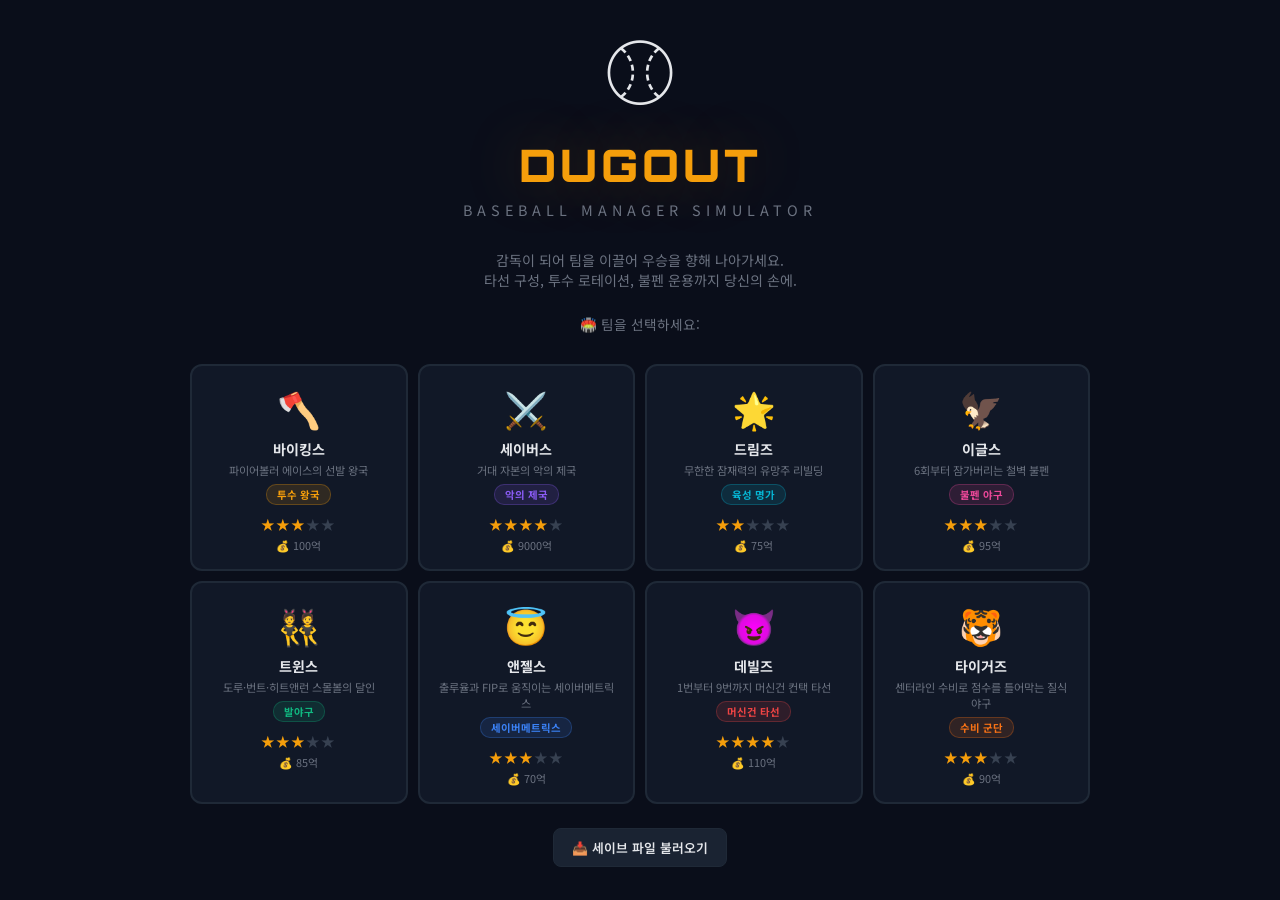
==== pages/index.html @ 20053e15 "Initial commit: DUGOUT - Baseball Manager" ====
<!DOCTYPE html>
<html lang="ko">
<head>
<meta charset="UTF-8">
<meta name="viewport" content="width=device-width, initial-scale=1.0">
<title>⚾ DUGOUT - Baseball Manager Simulator</title>
<link rel="stylesheet" href="style.css">
</head>
<body>

<div id="titleScreen" class="screen active">
  <div class="title-screen">
    <div class="title-emoji">⚾</div>
    <div class="title-logo">DUGOUT</div>
    <div class="title-sub">Baseball Manager Simulator</div>
    <p style="color:var(--text-dim);margin-bottom:24px;max-width:520px;font-size:0.88rem;">감독이 되어 팀을 이끌어 우승을 향해 나아가세요.<br>타선 구성, 투수 로테이션, 불펜 운용까지 당신의 손에.</p>
    <div id="titleContinue"></div>
    <p style="color:var(--text-dim);margin-bottom:14px;font-size:0.85rem;">🏟️ 팀을 선택하세요:</p>
    <div class="team-select" id="teamSelect"></div>
    <div style="margin-top:24px;">
      <button class="btn btn-secondary" onclick="importGame()" style="font-size:0.8rem;">📥 세이브 파일 불러오기</button>
    </div>
  </div>
</div>

<div id="gameHeader" style="display:none;">
  <div class="header">
    <div class="header-title">⚾ DUGOUT</div>
    <div class="header-info">
      <div class="header-stat" id="hdrTeam"></div>
      <div class="header-stat">시즌 <span id="hdrSeason">1</span></div>
      <div class="header-stat">💰 <span id="hdrBudget">0</span>억</div>
      <div class="header-stat" id="hdrPop"></div>
      <div class="header-stat">📅 <span id="hdrGame">0</span>/84</div>
      <div class="header-stat" id="hdrPhase" style="color:var(--accent);"></div>
      <div class="game-menu-wrap">
        <button class="game-menu-btn" onclick="toggleGameMenu()">☰</button>
        <div class="game-menu" id="gameMenu">
          <div class="game-menu-item" onclick="saveGame();showToast('💾 저장 완료');toggleGameMenu();">💾 게임 저장</div>
          <div class="game-menu-item" onclick="exportGame();toggleGameMenu();">📤 내보내기</div>
          <div class="game-menu-item" onclick="importGame();toggleGameMenu();">📥 불러오기</div>
          <div class="game-menu-divider"></div>
          <div class="game-menu-item" style="color:#ef4444;" onclick="newGame();">🔄 새 게임</div>
        </div>
      </div>
    </div>
  </div>
  <div class="nav-tabs">
    <div class="nav-tab active" data-tab="dashboard">📊 대시보드</div>
    <div class="nav-tab" data-tab="roster">📋 로스터</div>
    <div class="nav-tab" data-tab="match">⚾ 경기</div>
    <div class="nav-tab" data-tab="training">🏋️ 훈련</div>
    <div class="nav-tab" data-tab="market">🔄 이적시장</div>
    <div class="nav-tab" data-tab="standings">🏆 순위</div>
    <div class="nav-tab" data-tab="analysis">📈 분석</div>
    <div class="nav-tab" data-tab="invest">💼 투자</div>
    <div class="nav-tab" data-tab="draft">🎓 드래프트</div>
    <div class="nav-advance-wrap"><button class="btn-nav-advance" id="btnNavAdvance" onclick="navAdvance()">▶ 다음</button></div>
  </div>
</div>

<div id="dashboardScreen" class="screen">
  <div class="finance-grid" id="financeGrid"></div>
  <div class="dash-row">
    <div class="card"><div class="card-title">▸ 구단 현황</div><div id="dashTeamInfo"></div></div>
    <div class="card"><div class="card-title">▸ 시설 & 육성</div><div id="dashFacility"></div></div>
  </div>
  <!-- 팀 기록 섹션 -->
  <div class="dash-row" style="margin-top:14px;">
    <div class="card"><div class="card-title">📊 타자 기록 순위</div><div id="dashBatterStats"></div></div>
    <div class="card"><div class="card-title">📊 투수 기록 순위</div><div id="dashPitcherStats"></div></div>
  </div>
  <div class="dash-row" style="margin-top:14px;">
    <div class="card"><div class="card-title">⚾ 1군 주전 라인업</div><div id="dashLineup"></div></div>
    <div class="card"><div class="card-title">⚾ 선발 로테이션 · 불펜</div><div id="dashPitching"></div></div>
  </div>
</div>

<!-- ROSTER with sub-tabs -->
<div id="rosterScreen" class="screen">
  <div class="roster-tabs">
    <div class="roster-tab active" onclick="switchRosterTab('batters')">🏏 1군 타자</div>
    <div class="roster-tab" onclick="switchRosterTab('pitchers')">⚾ 1군 투수</div>
    <div class="roster-tab" onclick="switchRosterTab('futures')">🌱 2군 <span id="futuresCountBadge" style="font-size:0.65rem;color:var(--text-dim);"></span></div>
    <div class="roster-tab" onclick="switchRosterTab('developmental')">⭐ 육성 <span id="devCountBadge" style="font-size:0.65rem;color:var(--text-dim);"></span></div>
    <div class="roster-tab" onclick="switchRosterTab('il')">🏥 IL <span id="ilCountBadge" style="font-size:0.65rem;color:#ef4444;"></span></div>
  </div>
  <div style="font-size:0.68rem;color:var(--text-dim);margin-bottom:8px;font-family:'JetBrains Mono',monospace;" id="activeRosterInfo"></div>

  <div class="roster-section active" id="rosterBatters">
    <div class="roster-ootp-layout">
      <!-- Left: Compact roster list -->
      <div class="roster-ootp-left">
        <div class="card" style="padding:10px;">
          <div class="section-divider" style="margin-top:6px;">⭐ 선발 라인업 <span class="section-count" id="startingCount">0/9</span></div>
          <div style="overflow-x:auto;">
            <table class="data-table compact-roster"><thead><tr><th>#</th><th>이름</th><th>포지션</th><th>나이</th><th>CON</th><th>POW</th><th>EYE</th><th>SPD</th><th>FLD</th><th>ARM</th><th>OVR</th><th></th></tr></thead>
            <tbody id="startingBattersBody"></tbody></table>
          </div>
          <div class="section-divider" style="margin-top:14px;">📋 후보 <span class="section-count" id="benchCount">0</span></div>
          <div style="overflow-x:auto;">
            <table class="data-table compact-roster"><thead><tr><th>이름</th><th>포지션</th><th>나이</th><th>CON</th><th>POW</th><th>EYE</th><th>SPD</th><th>FLD</th><th>ARM</th><th>OVR</th><th></th></tr></thead>
            <tbody id="benchBattersBody"></tbody></table>
          </div>
        </div>
      </div>
      <!-- Right: Field view (larger) -->
      <div class="roster-ootp-right">
        <div id="lineupFieldView"></div>
      </div>
    </div>
  </div>

  <div class="roster-section" id="rosterFutures"></div>
  <div class="roster-section" id="rosterDevelopmental"></div>
  <div class="roster-section" id="rosterIL"></div>

  <div class="roster-section" id="rosterPitchers">
    <div class="card">
      <div class="section-divider">🔥 선발 로테이션 <span class="section-count" id="rotationCount">0/5</span></div>
      <div style="margin-bottom:8px;font-size:0.7rem;color:var(--text-dim);">5명의 선발 투수가 로테이션을 돌며 등판합니다. 클릭하여 불펜으로 이동.</div>
      <div style="overflow-x:auto;">
        <table class="data-table"><thead><tr><th>#</th><th>이름</th><th>역할</th><th>나이</th><th>구위</th><th>제구</th><th>구속</th><th>무브</th><th>위기</th><th>지구력</th><th>OVR</th><th>컨디션</th><th>스태미나</th><th>관리</th></tr></thead>
        <tbody id="rotationBody"></tbody></table>
      </div>

      <div class="section-divider" style="margin-top:20px;">🛡️ 불펜 <span class="section-count" id="bullpenCount">0</span></div>
      <div style="margin-bottom:8px;font-size:0.7rem;color:var(--text-dim);">보직 내 1번 투수가 우선 등판하며, 스태미나 부족 시 2번으로 자동 교체됩니다.</div>
      <div style="overflow-x:auto;">
        <table class="data-table"><thead><tr><th></th><th>이름</th><th>역할</th><th>나이</th><th>구위</th><th>제구</th><th>구속</th><th>무브</th><th>위기</th><th>지구력</th><th>OVR</th><th>컨디션</th><th>스태미나</th><th>관리</th></tr></thead>
        <tbody id="bullpenBody"></tbody></table>
      </div>
    </div>
  </div>
</div>

<div id="matchScreen" class="screen">
  <!-- 상단 컨트롤 -->
  <div class="season-controls">
    <button class="btn btn-primary" id="btnPlayMatch" onclick="startMatch()">▶ 다음 경기 시작</button>
    <div class="speed-control">
      <span style="font-size:0.72rem;color:var(--text-dim);">속도:</span>
      <button class="speed-btn active" onclick="setSpeed(500,this)">1x</button>
      <button class="speed-btn" onclick="setSpeed(250,this)">2x</button>
      <button class="speed-btn" onclick="setSpeed(100,this)">4x</button>
      <button class="speed-btn" onclick="setSpeed(30,this)">⚡</button>
    </div>
    <div class="auto-sim-control">
      <button class="btn btn-ghost" id="btnAutoSim10" onclick="autoSimGames(10)">⏩ 10경기</button>
      <button class="btn btn-ghost" id="btnAutoSim30" onclick="autoSimGames(30)">⏩ 30경기</button>
      <button class="btn btn-ghost" id="btnAutoSimHalf" onclick="autoSimToBreak()">⏩ 끝까지</button>
    </div>
    <span style="font-size:0.75rem;color:var(--text-dim);" id="matchStatus"></span>
  </div>

  <!-- ===== OOTP 스타일 경기 화면 ===== -->
  <div class="match-broadcast" id="matchStadium">

    <!-- ① 상단: 스코어보드 -->
    <div class="bc-scoreboard">
      <div class="bc-sb-left">
        <div class="bc-team-row bc-away" id="sbTeamAway">
          <span class="bc-team-emoji" id="sbAwayEmoji">⚾</span>
          <span class="bc-team-name" id="sbAwayName">AWAY</span>
          <span class="bc-rhe"><span id="sbAwayR">0</span></span>
          <span class="bc-rhe"><span id="sbAwayH">0</span></span>
          <span class="bc-rhe"><span id="sbAwayE">0</span></span>
        </div>
        <div class="bc-team-row bc-home" id="sbTeamHome">
          <span class="bc-team-emoji" id="sbHomeEmoji">⚾</span>
          <span class="bc-team-name" id="sbHomeName">HOME</span>
          <span class="bc-rhe"><span id="sbHomeR">0</span></span>
          <span class="bc-rhe"><span id="sbHomeH">0</span></span>
          <span class="bc-rhe"><span id="sbHomeE">0</span></span>
        </div>
        <div class="bc-rhe-label"><span></span><span></span><span>R</span><span>H</span><span>E</span></div>
      </div>
      <div class="bc-sb-center">
        <div class="bc-inning-badge" id="sbInningBadge">1회초</div>
        <div class="bc-outs-row">
          <span class="bc-out-dot" id="outDot0"></span>
          <span class="bc-out-dot" id="outDot1"></span>
          <span class="bc-out-dot" id="outDot2"></span>
        </div>
      </div>
      <div class="bc-sb-right">
        <div class="bc-detail-grid" id="scoreGrid"></div>
      </div>
    </div>

    <!-- ② 중단: 야구장 DOM 필드 + 중계 로그 -->
    <div class="bc-field-row">
      <div class="bc-field-wrap">
        <div class="bc-diamond" id="bcDiamond">
          <!-- 수비수 이름표 (JS가 동적 생성) -->
          <div class="bc-defenders" id="bcDefenders"></div>
          <!-- 베이스 -->
          <div class="bc-base bc-base-home" id="baseHome">◆</div>
          <div class="bc-base bc-base-1b" id="base1B">◇</div>
          <div class="bc-base bc-base-2b" id="base2B">◇</div>
          <div class="bc-base bc-base-3b" id="base3B">◇</div>
          <!-- 주자 (JS가 토글) -->
          <div class="bc-runner bc-runner-1b" id="runner1B"></div>
          <div class="bc-runner bc-runner-2b" id="runner2B"></div>
          <div class="bc-runner bc-runner-3b" id="runner3B"></div>
          <!-- 마운드 투수 표시 -->
          <div class="bc-mound-pitcher" id="bcMoundPitcher"></div>
          <!-- 타석 타자 표시 -->
          <div class="bc-batter-box" id="bcBatterBox"></div>
        </div>
      </div>
      <!-- 실시간 중계 로그 -->
      <div class="bc-log-panel">
        <div class="bc-log-title">PLAY-BY-PLAY</div>
        <div class="play-log" id="playLog"></div>
      </div>
    </div>

    <!-- ③ 하단: 3분할 대시보드 — 정적 뼈대, JS는 textContent만 갱신 -->
    <div class="bc-dashboard" id="bcDashboard">
      <!-- 좌: 라인업 -->
      <div class="bc-panel bc-panel-lineup">
        <div class="bc-panel-title" id="luTitle">LINEUP</div>
        <table class="lineup-table"><thead><tr><th>#</th><th></th><th>POS</th><th>NAME</th><th>TODAY</th><th>AVG</th></tr></thead>
          <tbody id="luBody"></tbody>
        </table>
      </div>
      <!-- 중: 투수 -->
      <div class="bc-panel bc-panel-pitcher">
        <div class="pitcher-detail">
          <div class="pd-role">PITCHING</div>
          <div class="pd-name" id="pdName">-</div>
          <div class="pd-season" id="pdSeason">-</div>
          <div class="pd-today">
            <div class="pd-stat-box"><div class="pd-stat-label">IP</div><div class="pd-stat-val" id="pdIP">0</div></div>
            <div class="pd-stat-box"><div class="pd-stat-label">H</div><div class="pd-stat-val" id="pdH">0</div></div>
            <div class="pd-stat-box"><div class="pd-stat-label">ER</div><div class="pd-stat-val" id="pdER">0</div></div>
            <div class="pd-stat-box"><div class="pd-stat-label">BB</div><div class="pd-stat-val" id="pdBB">0</div></div>
            <div class="pd-stat-box"><div class="pd-stat-label">K</div><div class="pd-stat-val" id="pdK">0</div></div>
            <div class="pd-stat-box"><div class="pd-stat-label">NP</div><div class="pd-stat-val" id="pdNP">0</div></div>
          </div>
          <div class="stamina-bar-wrap">
            <div class="stamina-bar-label" id="pdStamLabel">STAMINA 0</div>
            <div class="stamina-bar-bg"><div class="stamina-bar-fill" id="pdStamBar"></div></div>
          </div>
        </div>
      </div>
      <!-- 우: 타자 -->
      <div class="bc-panel bc-panel-batter">
        <div class="batter-detail">
          <div class="bd-pos" id="bdPos">AT BAT</div>
          <div class="bd-name" id="bdName">-</div>
          <div class="bd-season" id="bdSeason">-</div>
          <div class="bd-today">
            <div class="bd-stat-box"><div class="bd-stat-label">AB</div><div class="bd-stat-val" id="bdAB">0</div></div>
            <div class="bd-stat-box"><div class="bd-stat-label">H</div><div class="bd-stat-val" id="bdH">0</div></div>
            <div class="bd-stat-box"><div class="bd-stat-label">HR</div><div class="bd-stat-val" id="bdHR">0</div></div>
            <div class="bd-stat-box"><div class="bd-stat-label">RBI</div><div class="bd-stat-val" id="bdRBI">0</div></div>
            <div class="bd-stat-box"><div class="bd-stat-label">BB</div><div class="bd-stat-val" id="bdBB">0</div></div>
            <div class="bd-stat-box"><div class="bd-stat-label">K</div><div class="bd-stat-val" id="bdK">0</div></div>
          </div>
        </div>
      </div>
    </div>
  </div>

  <!-- 숨겨진 호환용 요소 -->
  <div style="display:none;">
    <span id="miInning"></span><span id="miOuts"></span>
    <span id="miPitcher"></span><span id="miBatter"></span>
    <span id="sbAR"></span><span id="sbHR"></span>
    <span id="sbAH"></span><span id="sbHH"></span>
    <span id="sbAE"></span><span id="sbHE"></span>
    <span id="sbAwayScore"></span><span id="sbHomeScore"></span>
  </div>
</div>

<div id="trainingScreen" class="screen">
  <div class="card">
    <div class="card-title">▸ 팀 훈련 (경기당 1회)</div>
    <div style="margin-bottom:12px;font-size:0.72rem;color:var(--text-dim);">육성 레벨: <span id="trainingLevelDisp" style="color:var(--accent);font-weight:700;"></span></div>
    <div id="trainingContent"></div>
    <p style="margin-top:10px;font-size:0.75rem;color:var(--text-dim);" id="trainingStatus"></p>
  </div>
</div>


<div id="marketScreen" class="screen">
  <div class="card">
    <div class="card-title">▸ 이적 시장</div>
    <div class="roster-tabs" style="margin-bottom:10px;">
      <div class="roster-tab active" onclick="switchMarketTab('bat')">🏏 타자</div>
      <div class="roster-tab" onclick="switchMarketTab('pitch')">⚾ 투수</div>
      <div class="roster-tab" onclick="switchMarketTab('trade')">🔄 트레이드</div>
    </div>
    <div class="market-grid" id="marketGrid"></div>
  </div>
</div>

<div id="standingsScreen" class="screen">
  <div class="card">
    <div class="card-title">▸ 리그 순위</div>
    <table class="data-table"><thead><tr><th>#</th><th>팀</th><th>승률</th><th>게임차</th><th>승</th><th>패</th><th>경기</th><th>연속</th><th>타율</th><th>평균자책</th><th>최근 5</th></tr></thead>
    <tbody id="standingsBody"></tbody></table>
  </div>
  <div class="dash-row" style="margin-top:14px;">
    <div class="card"><div class="card-title">🏅 리그 타자 리더</div><div id="leagueBatLeaders"></div></div>
    <div class="card"><div class="card-title">🏅 리그 투수 리더</div><div id="leaguePitLeaders"></div></div>
  </div>
</div>

<div id="analysisScreen" class="screen">
  <div class="roster-tabs" id="analysisTabs">
    <div class="roster-tab active" data-tab="batters" onclick="switchAnalysisTab('batters')">🏏 타자 성적</div>
    <div class="roster-tab" data-tab="pitchers" onclick="switchAnalysisTab('pitchers')">⚾ 투수 성적</div>
    <div class="roster-tab" data-tab="scout" onclick="switchAnalysisTab('scout')">📋 스카우트 리포트</div>
    <div class="roster-tab" data-tab="contracts" onclick="switchAnalysisTab('contracts')">💰 계약 현황</div>
  </div>
  <div id="analysisContent"></div>
</div>

<div id="investScreen" class="screen">
  <div class="roster-tabs" style="margin-bottom:14px;">
    <div class="roster-tab active" onclick="switchInvestTab('finance')">💰 재정</div>
    <div class="roster-tab" onclick="switchInvestTab('infra')">🏗️ 인프라 & 시설</div>
    <div class="roster-tab" onclick="switchInvestTab('coaching')">👔 코치</div>
    <!-- 팬 이벤트 삭제 (무한 흑자 익스플로잇 방지) -->
    <div class="roster-tab" onclick="switchInvestTab('overseas')">✈️ 해외연수</div>
    <div class="roster-tab" onclick="switchInvestTab('scoutcamp')">🌎 스카우팅</div>
    <div class="roster-tab" onclick="switchInvestTab('medical')">🏥 해외 의료</div>
  </div>
  <div id="investContent"></div>
</div>

<div id="draftScreen" class="screen">
  <div id="draftContent"></div>
</div>

<div class="modal-overlay" id="seasonModal" onclick="if(event.target===this)this.classList.remove('active');">
  <div class="modal"><button class="modal-close" onclick="$('seasonModal').classList.remove('active');">&times;</button><h2 id="modalTitle"></h2><div id="modalBody"></div></div>
</div>

<!-- Scripts: 의존성 순서대로 로드 -->
<script src="js/constants.js"></script>
<script src="js/helpers.js"></script>
<script src="js/players.js"></script>
<script src="js/state.js"></script>
<script src="js/ui.js"></script>
<script src="js/dashboard.js"></script>
<script src="js/roster.js"></script>
<script src="js/match/match-state.js"></script>
<script src="js/match/match-engine.js"></script>
<script src="js/match/match-ui.js"></script>
<script src="js/match/match-flow.js"></script>
<script src="js/match/match.js"></script>
<script src="js/training.js"></script>
<script src="js/facility.js"></script>
<script src="js/market.js"></script>
<script src="js/trade.js"></script>
<script src="js/standings.js"></script>
<script src="js/analysis/analysis-batters.js"></script>
<script src="js/analysis/analysis-pitchers.js"></script>
<script src="js/analysis/analysis-scout.js"></script>
<script src="js/analysis/analysis-contracts.js"></script>
<script src="js/analysis/analysis.js"></script>
<script src="js/season.js"></script>
<script src="js/season-flow.js"></script>
<script src="js/invest.js"></script>
<script src="js/draft.js"></script>
<script src="js/title.js"></script>
</body>
</html>
---- pages/style.css ----
@import url('https://fonts.googleapis.com/css2?family=Orbitron:wght@400;700;900&family=Noto+Sans+KR:wght@300;400;600;700&family=JetBrains+Mono:wght@400;700&display=swap');

:root {
  --bg-dark: #0a0e1a;
  --bg-card: #111827;
  --bg-card-hover: #1a2332;
  --accent: #f59e0b;
  --accent-glow: #f59e0b44;
  --accent2: #10b981;
  --accent3: #ef4444;
  --accent4: #3b82f6;
  --text: #e5e7eb;
  --text-dim: #6b7280;
  --text-bright: #ffffff;
  --border: #1f2937;
}

* { margin:0; padding:0; box-sizing:border-box; }
body { background:var(--bg-dark); color:var(--text); font-family:'Noto Sans KR',sans-serif; min-height:100vh; overflow-x:hidden; }

.header {
  background:linear-gradient(135deg,#0f172a 0%,#1e1b4b 100%);
  border-bottom:2px solid var(--accent); padding:10px 20px;
  display:flex; align-items:center; justify-content:space-between;
  position:sticky; top:0; z-index:100;
  box-shadow:0 4px 30px rgba(245,158,11,0.1); flex-wrap:wrap; gap:8px;
}
.header-title { font-family:'Orbitron',sans-serif; font-size:1.2rem; font-weight:900; color:var(--accent); text-shadow:0 0 20px var(--accent-glow); letter-spacing:2px; }
.header-info { display:flex; gap:14px; align-items:center; flex-wrap:wrap; }
.header-stat { font-family:'JetBrains Mono',monospace; font-size:0.75rem; color:var(--text-dim); }
.header-stat span { color:var(--accent); font-weight:700; }

.nav-tabs { display:flex; background:var(--bg-card); border-bottom:1px solid var(--border); padding:0 12px; overflow-x:auto; }
.nav-tab { padding:10px 16px; cursor:pointer; font-size:0.8rem; font-weight:600; color:var(--text-dim); border-bottom:3px solid transparent; transition:all 0.2s; user-select:none; white-space:nowrap; }
.nav-tab:hover { color:var(--text); background:var(--bg-card-hover); }
.nav-tab.active { color:var(--accent); border-bottom-color:var(--accent); }
.nav-advance-wrap { margin-left:auto; display:flex; align-items:center; padding:0 4px; }
.btn-nav-advance { background:var(--accent); color:#111; border:none; border-radius:6px; padding:6px 14px; font-size:0.72rem; font-weight:700; cursor:pointer; white-space:nowrap; transition:background 0.2s,transform 0.1s; }
.btn-nav-advance:hover { background:#fbbf24; transform:scale(1.03); }
.btn-nav-advance:active { transform:scale(0.97); }

.screen { display:none; padding:16px; max-width:1200px; margin:0 auto; }
.screen.active { display:block; }

.card { background:var(--bg-card); border:1px solid var(--border); border-radius:12px; padding:18px; margin-bottom:14px; }
.card-title { font-family:'Orbitron',sans-serif; font-size:0.8rem; color:var(--accent); margin-bottom:12px; letter-spacing:1px; }

.data-table { width:100%; border-collapse:collapse; font-size:0.82rem; }
.data-table th { text-align:left; padding:8px 10px; color:var(--text-dim); font-weight:600; border-bottom:1px solid var(--border); font-size:0.72rem; text-transform:uppercase; letter-spacing:1px; transition:color 0.15s; }
.data-table th[onclick]:hover { color:var(--accent); }
.data-table td { padding:8px 10px; border-bottom:1px solid #1a1a2e; font-family:'JetBrains Mono',monospace; font-size:0.78rem; }
.data-table tr:hover { background:var(--bg-card-hover); }
.data-table tr.starter { border-left:3px solid var(--accent); }
.data-table tr.bullpen-row { border-left:3px solid var(--accent4); }
.data-table tr.my-team { background:linear-gradient(90deg,rgba(245,158,11,0.1),transparent); border-left:3px solid var(--accent); }

.player-name { font-family:'Noto Sans KR',sans-serif; font-weight:600; color:var(--text-bright); font-size:0.82rem; }
.stat-bar { display:inline-block; width:48px; height:6px; background:#1f2937; border-radius:3px; overflow:hidden; vertical-align:middle; margin-left:3px; }
.stat-bar-fill { height:100%; border-radius:3px; }

.pos-badge { display:inline-block; padding:3px 8px; border-radius:4px; font-size:0.72rem; font-weight:700; background:#1e3a5f; color:#60a5fa; }
.pos-badge.pitcher { background:#3b1f1f; color:#f87171; }
.pos-badge.reliever { background:#1f2f3f; color:#67e8f9; }
.pos-badge.closer { background:#2d1f3f; color:#c084fc; }

.role-badge { display:inline-block; padding:2px 8px; border-radius:10px; font-size:0.62rem; font-weight:700; letter-spacing:0.5px; }
.role-badge.starting { background:#164e2e; color:#4ade80; }
.role-badge.bench { background:#1f2937; color:#9ca3af; }
.role-badge.rotation { background:#3b1f1f; color:#fca5a5; }
.role-badge.bullpen { background:#1e3a5f; color:#93c5fd; }

.btn { padding:9px 18px; border:none; border-radius:8px; cursor:pointer; font-family:'Noto Sans KR',sans-serif; font-weight:600; font-size:0.82rem; transition:all 0.2s; }
.btn-primary { background:linear-gradient(135deg,var(--accent),#d97706); color:#000; box-shadow:0 4px 15px var(--accent-glow); }
.btn-primary:hover { transform:translateY(-2px); box-shadow:0 6px 25px var(--accent-glow); }
.btn-primary:disabled { opacity:0.5; transform:none; cursor:not-allowed; }
.btn-secondary { background:var(--bg-card-hover); color:var(--text); border:1px solid var(--border); }
.btn-secondary:hover { border-color:var(--accent); }
.btn-sm { padding:5px 12px; font-size:0.72rem; }

.stars { color:var(--accent); font-size:0.85rem; letter-spacing:1px; }
.stars .empty { color:#374151; }

/* Game menu (header dropdown) */
.game-menu-wrap { position:relative; }
.game-menu-btn {
  background:var(--bg-card-hover); border:1px solid var(--border); color:var(--text);
  padding:4px 10px; border-radius:6px; cursor:pointer; font-size:1rem; line-height:1;
  transition:border-color 0.2s;
}
.game-menu-btn:hover { border-color:var(--accent); }
.game-menu {
  display:none; position:absolute; top:calc(100% + 6px); right:0; z-index:100;
  background:#1f2937; border:1px solid var(--border); border-radius:10px;
  min-width:160px; padding:6px 0; box-shadow:0 8px 30px rgba(0,0,0,0.5);
}
.game-menu.open { display:block; }
.game-menu-item {
  padding:8px 16px; font-size:0.78rem; color:var(--text); cursor:pointer;
  transition:background 0.15s;
}
.game-menu-item:hover { background:var(--bg-card-hover); color:var(--accent); }
.game-menu-divider { height:1px; background:var(--border); margin:4px 0; }

/* Roster sub-tabs */
.roster-tabs { display:flex; gap:6px; margin-bottom:14px; }
.roster-tab {
  padding:8px 16px; border-radius:8px; cursor:pointer; font-size:0.78rem; font-weight:600;
  background:var(--bg-card-hover); color:var(--text-dim); border:1px solid var(--border); transition:all 0.2s;
}
.roster-tab:hover { border-color:var(--accent); color:var(--text); }
.roster-tab.active { background:var(--accent); color:#000; border-color:var(--accent); }
.roster-section { display:none; }
.roster-section.active { display:block; }

/* Section divider */
.section-divider {
  display:flex; align-items:center; gap:10px; margin:16px 0 10px;
  font-family:'Orbitron',sans-serif; font-size:0.72rem; color:var(--text-dim); letter-spacing:1px;
}
.section-divider::after { content:''; flex:1; height:1px; background:var(--border); }
.section-count { font-family:'JetBrains Mono',monospace; color:var(--accent); font-size:0.7rem; }

/* ===== OOTP-Style Broadcast Match UI ===== */

.match-broadcast { border-radius:12px; overflow:hidden; border:1px solid var(--border); background:#0a0e1a; }
.match-broadcast.mode-offense { --mode-accent:var(--accent); }
.match-broadcast.mode-defense { --mode-accent:#60a5fa; }

/* ── ① 스코어보드 ── */
.bc-scoreboard {
  display:grid; grid-template-columns:auto auto 1fr; gap:0;
  background:linear-gradient(90deg,#1a1020,#0f172a,#101a28); padding:6px 10px;
  border-bottom:2px solid var(--accent); font-family:'Orbitron',sans-serif;
}
.bc-sb-left { display:flex; flex-direction:column; gap:2px; }
.bc-team-row {
  display:grid; grid-template-columns:26px 80px 28px 28px 28px; gap:2px;
  align-items:center; padding:3px 6px; border-radius:4px; font-size:0.7rem;
}
.bc-away { background:rgba(59,130,246,0.15); }
.bc-home { background:rgba(239,68,68,0.15); }
.bc-team-emoji { font-size:0.9rem; }
.bc-team-name { font-weight:700; color:var(--text-bright); font-size:0.68rem; overflow:hidden; text-overflow:ellipsis; white-space:nowrap; }
.bc-rhe { text-align:center; font-weight:900; color:var(--text-bright); font-size:0.8rem; font-family:'JetBrains Mono',monospace; }
.bc-rhe-label {
  display:grid; grid-template-columns:26px 80px 28px 28px 28px; gap:2px;
  font-size:0.7rem; color:var(--text-dim); text-align:center; padding:0 6px;
}
.bc-sb-center {
  display:flex; flex-direction:column; align-items:center; justify-content:center; gap:4px; padding:0 12px;
}
.bc-inning-badge {
  background:var(--accent); color:#000; font-size:0.62rem; font-weight:900;
  padding:3px 12px; border-radius:10px; letter-spacing:1px;
}
.bc-outs-row { display:flex; gap:5px; }
.bc-out-dot {
  width:12px; height:12px; border-radius:50%; background:#333; border:2px solid #555; transition:all 0.3s;
}
.bc-out-dot.active { background:#ef4444; border-color:#f87171; box-shadow:0 0 6px rgba(239,68,68,0.6); }
.bc-sb-right { display:flex; align-items:center; overflow-x:auto; }
.bc-detail-grid {
  display:grid; grid-template-columns:50px repeat(9,1fr) 26px 26px 26px;
  gap:1px; font-size:0.55rem; text-align:center;
}
.score-cell { padding:3px 1px; background:rgba(10,14,26,0.5); border-radius:2px; font-family:'JetBrains Mono',monospace; color:var(--text-dim); }
.score-cell.header { color:var(--text-dim); background:transparent; font-size:0.7rem; }
.score-cell.team-name { text-align:left; color:var(--accent); font-weight:700; font-size:0.7rem; }
.score-cell.active-inning { background:rgba(59,130,246,0.3); color:var(--accent); }
.score-cell.total { color:var(--accent); font-weight:700; }

/* ── ② 야구장 필드 + 로그 ── */
.bc-field-row { display:grid; grid-template-columns:1fr 260px; }

.bc-field-wrap { position:relative; overflow:hidden; background:#0a1520; }
.bc-diamond {
  position:relative; width:100%; aspect-ratio:2362/1824;
  background:url('../image/baseball_field.png') center center / cover no-repeat;
}
/* 베이스 공통 */
.bc-base {
  position:absolute; font-size:1.1rem; color:rgba(255,255,255,0.35); z-index:2;
  text-shadow:0 0 6px rgba(255,255,255,0.15); transition:color 0.3s, text-shadow 0.3s;
}
.bc-base.occupied { color:#f59e0b; text-shadow:0 0 12px rgba(245,158,11,0.7); font-size:1.3rem; }
.bc-base-home { top:87%; left:50%; transform:translateX(-50%); }
.bc-base-1b   { top:61%; left:68%; }
.bc-base-2b   { top:34%; left:50%; transform:translateX(-50%); }
.bc-base-3b   { top:61%; left:30%; }

/* 주자 마커 — 등장/소멸 애니메이션 */
.bc-runner {
  position:absolute; width:20px; height:20px; border-radius:50%;
  background:#f59e0b; border:2px solid #fbbf24; box-shadow:0 0 10px rgba(245,158,11,0.6);
  z-index:3; opacity:0; transform:scale(0); transition:opacity 0.35s,transform 0.35s;
}
.bc-runner.visible { opacity:1; transform:scale(1); }
.bc-runner-1b { top:59%; left:70%; }
.bc-runner-2b { top:31%; left:50%; margin-left:-10px; }
.bc-runner-3b { top:59%; left:28%; }

/* 수비수 이름표 */
.bc-defenders { position:absolute; inset:0; z-index:4; }
.bc-def-tag {
  position:absolute; padding:3px 6px; border-radius:4px;
  white-space:nowrap; text-align:center; line-height:1.2;
  box-shadow:0 2px 4px rgba(0,0,0,0.5);
  transition:all 0.2s ease-in-out;
}
.bc-def-tag .def-name { font-size:0.68rem; font-weight:700; color:var(--text); }
.bc-def-tag .def-stat { font-size:0.6rem; color:var(--text-dim); font-family:'JetBrains Mono',monospace; }
.bc-def-tag.pos-if { background:rgba(30,58,95,0.9); border:1px solid rgba(96,165,250,0.5); }
.bc-def-tag.pos-if .def-name { color:#93c5fd; }
.bc-def-tag.pos-of { background:rgba(20,70,60,0.9); border:1px solid rgba(45,212,191,0.5); }
.bc-def-tag.pos-of .def-name { color:#5eead4; }
.bc-def-tag.pos-battery { background:rgba(70,30,50,0.9); border:1px solid rgba(244,114,182,0.5); }
.bc-def-tag.pos-battery .def-name { color:#f9a8d4; }
.bc-def-tag.action-highlight {
  background:rgba(245,158,11,0.9)!important; border-color:#fcd34d!important;
  transform:translate(-50%,-50%) scale(1.15); z-index:10;
  box-shadow:0 0 12px rgba(245,158,11,0.8);
}
.bc-def-tag.action-highlight .def-name { color:#111!important; }
.bc-def-tag.action-highlight .def-stat { color:#78350f!important; }

/* 마운드 투수 / 타석 타자 표시 */
.bc-mound-pitcher {
  position:absolute; top:56%; left:50%; transform:translate(-50%,-50%);
  padding:4px 10px; border-radius:4px; z-index:5;
  background:rgba(30,64,120,0.9); color:#93c5fd; border:1px solid #3b82f6;
  font-size:0.75rem; font-weight:700; font-family:'JetBrains Mono',monospace;
  text-align:center; line-height:1.4;
}
.bc-mound-pitcher .bc-mp-stat { font-size:0.65rem; color:#7dd3fc; font-weight:400; }
.bc-batter-box {
  position:absolute; top:92%; left:50%; transform:translate(-50%,-50%);
  padding:4px 10px; border-radius:4px; z-index:5;
  background:rgba(120,60,20,0.9); color:var(--accent); border:1px solid var(--accent);
  font-size:0.75rem; font-weight:700; font-family:'JetBrains Mono',monospace;
  text-align:center; line-height:1.4;
}
.bc-batter-box .bc-bb-stat { font-size:0.65rem; color:#fcd34d; font-weight:400; }

/* 중계 로그 패널 */
.bc-log-panel {
  display:flex; flex-direction:column; background:rgba(0,0,0,0.6);
  border-left:1px solid var(--border); overflow:hidden;
  max-height:500px;
}
.bc-log-title {
  padding:6px 10px; font-family:'Orbitron',sans-serif; font-size:0.55rem;
  font-weight:700; color:var(--text-dim); letter-spacing:2px;
  border-bottom:1px solid var(--border); background:rgba(0,0,0,0.3);
}
.play-log { flex:1; overflow-y:auto; font-size:0.68rem; padding:6px 8px; min-height:0; }
.play-log::-webkit-scrollbar { width:3px; }
.play-log::-webkit-scrollbar-thumb { background:var(--border); border-radius:2px; }
.log-entry { padding:4px 8px; border-left:3px solid var(--border); margin-bottom:4px; color:var(--text-dim); animation:fadeIn 0.25s; font-size:0.65rem; }
.log-entry.hit { border-left-color:var(--accent2); color:var(--accent2); }
.log-entry.out { border-left-color:var(--accent3); }
.log-entry.run { border-left-color:var(--accent); color:var(--accent); font-weight:700; }
.log-entry.homerun { border-left-color:#a855f7; color:#a855f7; font-weight:700; }
.log-entry.inning { border-left-color:var(--accent4); color:var(--accent4); font-weight:700; }
.log-entry.pitching { border-left-color:#67e8f9; color:#67e8f9; }
@keyframes fadeIn { from{opacity:0;transform:translateX(-8px)} to{opacity:1;transform:translateX(0)} }

/* ── ③ 하단 3분할 대시보드 ── */
.bc-dashboard {
  display:grid; grid-template-columns:1fr 1fr 1fr; gap:0;
  border-top:2px solid var(--accent); font-family:'JetBrains Mono',monospace;
}
.bc-panel {
  padding:8px 10px; background:#0d1117; border-right:1px solid var(--border);
  font-size:0.62rem; overflow-y:auto; max-height:200px;
}
.bc-panel:last-child { border-right:none; }
.bc-panel-title {
  font-family:'Orbitron',sans-serif; font-size:0.5rem; font-weight:700;
  color:var(--text-dim); letter-spacing:2px; margin-bottom:6px;
  padding-bottom:4px; border-bottom:1px solid var(--border);
}

/* 라인업 테이블 */
.lineup-table { width:100%; border-collapse:collapse; }
.lineup-table th { font-size:0.48rem; color:var(--text-dim); text-align:left; padding:2px 3px; font-weight:600; }
.lineup-table td { padding:2px 3px; font-size:0.58rem; color:var(--text); border-bottom:1px solid rgba(255,255,255,0.03); }
.lineup-table tr.lu-active { background:rgba(245,158,11,0.12); }
.lineup-table tr.lu-active td { color:var(--accent); font-weight:700; }
.lineup-table tr.lu-onbase td:first-child { border-left:2px solid var(--accent2); }
.lineup-table .lu-num { color:var(--text-dim); width:16px; }
.lineup-table .lu-pos { color:var(--accent4); width:24px; }
.lineup-table .lu-name { max-width:70px; overflow:hidden; text-overflow:ellipsis; white-space:nowrap; }
.lineup-table .lu-today { color:var(--accent2); }

/* 투수 상세 패널 */
.pitcher-detail { text-align:center; }
.pitcher-detail .pd-name { font-size:0.85rem; font-weight:900; color:var(--text-bright); font-family:'Orbitron',sans-serif; }
.pitcher-detail .pd-role { font-size:0.5rem; color:#60a5fa; letter-spacing:1px; margin-bottom:4px; }
.pitcher-detail .pd-season { font-size:0.55rem; color:var(--text-dim); margin-bottom:6px; }
.pitcher-detail .pd-today { display:grid; grid-template-columns:repeat(3,1fr); gap:4px; margin-bottom:8px; }
.pitcher-detail .pd-stat-box {
  background:rgba(59,130,246,0.1); border:1px solid rgba(59,130,246,0.2);
  border-radius:4px; padding:4px; text-align:center;
}
.pitcher-detail .pd-stat-label { font-size:0.7rem; color:var(--text-dim); }
.pitcher-detail .pd-stat-val { font-size:0.78rem; font-weight:900; color:var(--text-bright); }
/* 체력 바 */
.stamina-bar-wrap { margin-top:6px; }
.stamina-bar-label { font-size:0.48rem; color:var(--text-dim); margin-bottom:2px; }
.stamina-bar-bg { height:8px; background:#1f2937; border-radius:4px; overflow:hidden; }
.stamina-bar-fill { height:100%; border-radius:4px; transition:width 0.4s,background 0.4s; }
.stamina-bar-fill.stam-high { background:linear-gradient(90deg,#10b981,#34d399); }
.stamina-bar-fill.stam-mid  { background:linear-gradient(90deg,#f59e0b,#fbbf24); }
.stamina-bar-fill.stam-low  { background:linear-gradient(90deg,#ef4444,#f87171); }

/* 타자 상세 패널 */
.batter-detail { text-align:center; }
.batter-detail .bd-name { font-size:0.85rem; font-weight:900; color:var(--text-bright); font-family:'Orbitron',sans-serif; }
.batter-detail .bd-pos { font-size:0.5rem; color:var(--accent); letter-spacing:1px; margin-bottom:4px; }
.batter-detail .bd-season { font-size:0.55rem; color:var(--text-dim); margin-bottom:6px; }
.batter-detail .bd-today { display:grid; grid-template-columns:repeat(3,1fr); gap:4px; }
.batter-detail .bd-stat-box {
  background:rgba(245,158,11,0.08); border:1px solid rgba(245,158,11,0.2);
  border-radius:4px; padding:4px; text-align:center;
}
.batter-detail .bd-stat-label { font-size:0.7rem; color:var(--text-dim); }
.batter-detail .bd-stat-val { font-size:0.78rem; font-weight:900; color:var(--text-bright); }

/* 이벤트 플래시 이펙트 */
.flash-gold { animation:flashGold 0.6s; }
.flash-red  { animation:flashRed  0.5s; }
.flash-purple { animation:flashPurple 0.7s; }
@keyframes flashGold   { 0%{box-shadow:inset 0 0 0 2px #f59e0b;} 50%{box-shadow:inset 0 0 40px 4px rgba(245,158,11,0.35);} 100%{box-shadow:none;} }
@keyframes flashRed    { 0%{box-shadow:inset 0 0 0 2px #ef4444;} 50%{box-shadow:inset 0 0 30px 4px rgba(239,68,68,0.3);}  100%{box-shadow:none;} }
@keyframes flashPurple { 0%{box-shadow:inset 0 0 0 3px #a855f7;} 50%{box-shadow:inset 0 0 60px 6px rgba(168,85,247,0.4);} 100%{box-shadow:none;} }

/* 반응형 */
@media(max-width:900px){ .bc-field-row{grid-template-columns:1fr;} .bc-log-panel{max-height:200px;border-left:none;border-top:1px solid var(--border);} }
@media(max-width:700px){ .bc-dashboard{grid-template-columns:1fr;} .bc-scoreboard{grid-template-columns:1fr;} .bc-sb-right{display:none;} .bc-detail-grid{font-size:0.7rem;} .score-cell{padding:4px 2px;} .score-cell.header,.score-cell.team-name{font-size:0.75rem;} .bc-team-row{font-size:0.8rem;} .bc-team-name{font-size:0.78rem;} }

.season-controls { display:flex; gap:10px; align-items:center; margin-bottom:14px; flex-wrap:wrap; }
.speed-control { display:flex; gap:5px; align-items:center; }
.speed-btn { padding:3px 9px; background:var(--bg-card-hover); border:1px solid var(--border); color:var(--text); border-radius:4px; cursor:pointer; font-size:0.68rem; font-family:'JetBrains Mono',monospace; }
.speed-btn.active { border-color:var(--accent); color:var(--accent); }
.auto-sim-control { display:flex; gap:5px; align-items:center; }
.btn-ghost { padding:3px 10px; background:transparent; border:1px solid var(--border); color:var(--text-dim); border-radius:4px; cursor:pointer; font-size:0.68rem; font-family:'JetBrains Mono',monospace; transition:border-color 0.2s,color 0.2s; }
.btn-ghost:hover { border-color:#f59e0b; color:#f59e0b; }
.btn-ghost:disabled { opacity:0.4; cursor:not-allowed; }
#autoSimProgress { font-size:0.72rem; color:#f59e0b; font-family:'JetBrains Mono',monospace; display:none; }

.training-grid,.facility-grid { display:grid; grid-template-columns:repeat(auto-fit,minmax(180px,1fr)); gap:10px; }
.training-card,.facility-card { background:var(--bg-card-hover); border:1px solid var(--border); border-radius:10px; padding:14px; cursor:pointer; transition:all 0.2s; text-align:center; }
.training-card:hover,.facility-card:hover { border-color:var(--accent); transform:translateY(-2px); }
.training-icon,.facility-icon { font-size:1.8rem; margin-bottom:6px; }
.training-name,.facility-name { font-weight:700; font-size:0.82rem; margin-bottom:3px; }
.training-desc,.facility-desc { font-size:0.7rem; color:var(--text-dim); }
.facility-level { font-family:'JetBrains Mono',monospace; font-size:0.75rem; color:var(--accent); margin-top:6px; }

.market-grid { display:block; }
.market-card { background:var(--bg-card-hover); border:1px solid var(--border); border-radius:10px; padding:14px; transition:all 0.2s; }
.market-card:hover { border-color:var(--accent); }

.prog-bar { width:100%; height:8px; background:#1f2937; border-radius:4px; overflow:hidden; margin-top:4px; }
.prog-bar-fill { height:100%; border-radius:4px; transition:width 0.4s; }

.title-screen { display:flex; flex-direction:column; align-items:center; justify-content:center; min-height:80vh; text-align:center; }
.title-logo { font-family:'Orbitron',sans-serif; font-size:2.8rem; font-weight:900; color:var(--accent); text-shadow:0 0 60px var(--accent-glow); margin-bottom:6px; letter-spacing:4px; }
.title-sub { font-size:0.9rem; color:var(--text-dim); margin-bottom:30px; letter-spacing:5px; text-transform:uppercase; }
.title-emoji { font-size:4.5rem; margin-bottom:16px; }
.team-select { display:grid; grid-template-columns:repeat(auto-fit,minmax(200px,1fr)); gap:10px; max-width:900px; margin-top:16px; }
.team-option { background:var(--bg-card); border:2px solid var(--border); border-radius:12px; padding:16px; cursor:pointer; transition:all 0.2s; text-align:center; }
.team-option:hover { border-color:var(--accent); transform:translateY(-3px); box-shadow:0 8px 25px rgba(245,158,11,0.12); }
.team-option .emoji { font-size:2.2rem; margin-bottom:6px; }
.team-option .name { font-weight:700; font-size:0.88rem; }
.team-option .desc { font-size:0.7rem; color:var(--text-dim); margin-top:3px; }
.team-option .concept-tag { display:inline-block; margin-top:6px; padding:2px 10px; border-radius:10px; font-size:0.65rem; font-weight:700; }

.modal-overlay { display:none; position:fixed; top:0; left:0; width:100%; height:100%; background:rgba(0,0,0,0.75); z-index:500; align-items:center; justify-content:center; }
.modal-overlay.active { display:flex; }
.modal { background:var(--bg-card); border:1px solid var(--accent); border-radius:16px; padding:28px; max-width:550px; width:92%; text-align:center; max-height:90vh; overflow-y:auto; position:relative; }
.modal::-webkit-scrollbar { width:0; height:0; }
.modal { scrollbar-width:none; }
.modal h2 { font-family:'Orbitron',sans-serif; color:var(--accent); margin-bottom:14px; font-size:1.1rem; }
.modal-close { position:absolute; top:10px; right:14px; background:none; border:none; color:var(--text-dim); font-size:1.3rem; cursor:pointer; padding:4px 8px; border-radius:4px; z-index:10; line-height:1; }
.modal-close:hover { color:#ef4444; background:rgba(239,68,68,0.1); }

.finance-grid { display:grid; grid-template-columns:repeat(auto-fit,minmax(140px,1fr)); gap:10px; margin-bottom:14px; }
.finance-item { background:var(--bg-card-hover); border-radius:10px; padding:14px; text-align:center; }
.finance-label { font-size:0.7rem; color:var(--text-dim); margin-bottom:4px; }
.finance-value { font-family:'Orbitron',sans-serif; font-size:1.2rem; font-weight:700; }
.finance-value.positive { color:var(--accent2); }

.dash-row { display:grid; grid-template-columns:1fr 1fr; gap:14px; }

/* Pitcher stamina bar */
.stamina-bar { display:inline-block; width:50px; height:6px; background:#1f2937; border-radius:3px; overflow:hidden; vertical-align:middle; margin-left:4px; }
.stamina-fill { height:100%; border-radius:3px; transition:width 0.3s; }

/* Lineup drag-and-drop */
tr.drag-row { transition: opacity 0.15s; }
tr.drag-row.dragging { opacity: 0.4; }
tr.drag-row.drag-over { outline: 2px solid var(--accent); background: rgba(245,158,11,0.12) !important; }

/* Position change dropdown */
.pos-changeable { cursor:pointer; position:relative; user-select:none; }
.pos-dropdown { display:none; position:absolute; top:calc(100% + 4px); left:0; z-index:200; background:#1f2937; border:1px solid #374151; border-radius:8px; min-width:72px; padding:4px 0; box-shadow:0 4px 16px rgba(0,0,0,0.6); }
.pos-changeable.open .pos-dropdown { display:block; }
.pos-opt { padding:6px 14px; font-size:0.7rem; color:var(--text); cursor:pointer; white-space:nowrap; }
.pos-opt:hover { background:#374151; color:var(--accent); }

/* ===== OOTP-Style Roster Layout ===== */
.roster-ootp-layout {
  display: grid;
  grid-template-columns: minmax(0, 1fr) minmax(320px, 1fr);
  gap: 14px;
  align-items: start;
}
.roster-ootp-right {
  position: sticky;
  top: 92px;
  z-index: 10;
}

/* Compact roster table (OOTP-style) */
.compact-roster th { font-size:0.68rem; padding:6px 6px; letter-spacing:0; text-align:center; }
.compact-roster td { font-size:0.78rem; padding:6px 6px; text-align:center; }
.compact-roster td:nth-child(2) { text-align:left; } /* name left-align */
.compact-roster td:nth-child(1) { text-align:center; } /* lineup # */
.compact-roster .player-name { font-size:0.78rem; }
.compact-roster .pos-badge { font-size:0.65rem; padding:2px 6px; }

/* ===== Lineup Field View ===== */
.lineup-field-wrap { background:var(--bg-card); border:1px solid var(--border); border-radius:12px; overflow:hidden; }
.lineup-field-wrap-title {
  padding:8px 14px; font-family:'Orbitron',sans-serif; font-size:0.68rem; color:var(--accent);
  letter-spacing:1px; border-bottom:1px solid var(--border); display:flex; align-items:center; gap:8px;
}
.lineup-field {
  position:relative; aspect-ratio:2362/1824; overflow:visible;
}
.lineup-field-bg {
  position:absolute; inset:0; z-index:0;
  background:url('../image/baseball_field.png') center center / cover no-repeat;
  pointer-events:none;
}
.lineup-field-svg { position:absolute; inset:0; width:100%; height:100%; z-index:1; pointer-events:none; }
.field-player { position:absolute; z-index:10; text-align:center; }
.field-player-badge {
  display:inline-block; background:rgba(10,14,26,0.88); border:1.5px solid rgba(245,158,11,0.5);
  border-radius:6px; padding:3px 5px; min-width:50px; backdrop-filter:blur(4px);
  transition:border-color 0.15s, box-shadow 0.15s; cursor:default; white-space:nowrap;
}
.field-player-badge:hover { border-color:var(--accent); background:rgba(10,14,26,0.98); box-shadow:0 2px 10px rgba(245,158,11,0.25); }
.field-player-badge.empty { border-style:dashed; border-color:rgba(75,85,99,0.45); }
.field-player-pos { font-size:0.52rem; font-weight:800; color:var(--accent); letter-spacing:0.5px; line-height:1.2; }
.field-player-badge.empty .field-player-pos { color:var(--text-dim); }
.field-player-name { font-size:0.62rem; font-weight:600; color:var(--text-bright); line-height:1.2; }
.field-player-ovr { font-size:0.52rem; font-family:'JetBrains Mono',monospace; line-height:1.2; }
.field-player-badge.dh { border-color:rgba(59,130,246,0.55); }
.field-player-badge.dh .field-player-pos { color:#60a5fa; }

/* Batting order strip (below field, horizontal) */
.lineup-order-strip {
  display:flex; align-items:center; gap:2px; padding:6px 8px;
  background:rgba(7,11,22,0.95); border-top:1px solid var(--border);
  overflow-x:auto;
}
.lineup-order-strip-title {
  font-family:'Orbitron',sans-serif; font-size:0.5rem; color:var(--accent);
  letter-spacing:1px; padding-right:6px; flex-shrink:0; border-right:1px solid var(--border); margin-right:4px;
}
.order-chip {
  display:flex; align-items:center; gap:3px; padding:3px 6px;
  background:var(--bg-card-hover); border:1px solid var(--border); border-radius:6px;
  flex-shrink:0; font-size:0.6rem;
}
.order-chip-num { color:var(--accent); font-weight:800; font-family:'JetBrains Mono',monospace; font-size:0.58rem; }
.order-chip-pos { color:var(--text-dim); font-size:0.52rem; font-weight:700; }
.order-chip-name { color:var(--text-bright); font-weight:600; white-space:nowrap; }
.order-chip-ovr { font-family:'JetBrains Mono',monospace; font-size:0.56rem; font-weight:700; }

/* Investment screen */
.invest-warning { background:rgba(239,68,68,0.08); border:1px solid rgba(239,68,68,0.4); border-radius:8px; padding:10px 14px; margin-bottom:12px; font-size:0.78rem; color:#ef4444; }
.invest-toast { position:fixed; bottom:20px; right:20px; background:#111827; border:1px solid #f59e0b; border-radius:10px; padding:12px 18px; color:#e5e7eb; font-size:0.8rem; z-index:999; max-width:320px; opacity:0; transition:opacity 0.3s; pointer-events:none; }
.invest-toast.show { opacity:1; }
.role-badge.overseas { background:#1a2f3f; color:#67e8f9; }

/* ── Scout Report ─────────────────────────────────────────── */
.scout-btn {
  cursor:pointer; font-size:0.65rem; margin-left:6px; opacity:0.5;
  transition:opacity 0.15s; vertical-align:middle;
}
.scout-btn:hover { opacity:1; }
.scout-item {
  background:var(--bg-card-hover); border:1px solid var(--border);
  border-radius:8px; padding:10px;
}
.scout-label { font-size:0.68rem; color:var(--text-dim); margin-bottom:4px; }
.scout-grade { font-size:0.85rem; font-weight:700; margin-bottom:4px; }
.scout-grade.s-elite { color:#a855f7; }
.scout-grade.s-good  { color:#10b981; }
.scout-grade.s-avg   { color:#f59e0b; }
.scout-grade.s-low   { color:#f97316; }
.scout-grade.s-bad   { color:#ef4444; }
.scout-desc { font-size:0.68rem; color:var(--text-dim); line-height:1.4; }

/* ── Minor League System ─────────────────────────────────── */
.minor-badge {
  display:inline-block; padding:1px 6px; border-radius:8px;
  font-size:0.58rem; font-weight:700; letter-spacing:0.3px; margin-left:4px;
  vertical-align:middle;
}
.minor-badge.cooldown { background:#3b2a00; color:#f59e0b; }
.minor-badge.rehab    { background:#2a0a0a; color:#f87171; }
.minor-badge.il       { background:#2a0a0a; color:#ef4444; border:1px solid #7f1d1d; }

.xp-bar-wrap {
  width:56px; height:5px; background:#1f2937;
  border-radius:3px; overflow:hidden; display:inline-block; vertical-align:middle;
}
.xp-bar-fill {
  height:100%; background:linear-gradient(90deg,#a855f7,#ec4899);
  border-radius:3px; transition:width 0.3s;
}

/* Roster tabs wrap */
.roster-tabs { flex-wrap:wrap; }

@media(max-width:1024px){
  .roster-ootp-layout{grid-template-columns:1fr;}
  .roster-ootp-right{position:static; max-width:600px;}
}
@media(max-width:768px){
  .match-stadium,.dash-row{grid-template-columns:1fr;}
  .header-title{font-size:0.95rem;}
  .title-logo{font-size:1.8rem;}
  .team-select{grid-template-columns:repeat(auto-fit,minmax(150px,1fr));}
  .sb-teams{flex-direction:column;gap:4px;}
  .matchup-bar{flex-direction:column;gap:6px;}
  .roster-ootp-right{max-width:none;}
  .roster-tabs{gap:4px;}
  .roster-tab{padding:6px 10px;font-size:0.7rem;}
  .order-chip{padding:2px 4px;font-size:0.55rem;}
}

/* ===== Draft UI ===== */

/* 라이브 보드 전광판 */
.draft-board {
  display:flex; align-items:center; justify-content:center; gap:8px;
  padding:10px 14px; background:linear-gradient(90deg,#1a1020,#0f172a,#101a28);
  border:1px solid var(--accent); border-radius:8px; margin-bottom:12px;
  font-family:'Orbitron',sans-serif;
}
.draft-board-round {
  font-size:0.65rem; font-weight:900; color:var(--accent);
  letter-spacing:2px; text-transform:uppercase;
}
.draft-board-pick {
  font-size:1.1rem; font-weight:900; color:var(--text-bright);
  background:rgba(245,158,11,0.15); padding:2px 12px; border-radius:6px;
  border:1px solid var(--accent);
}
.draft-board-team {
  font-size:0.8rem; font-weight:700; color:var(--text);
}
.draft-board-waiting {
  font-size:0.7rem; color:var(--text-dim); animation:pulse 1.5s infinite;
}
@keyframes pulse { 0%,100%{opacity:1;} 50%{opacity:0.4;} }

/* 2단 Master-Detail 레이아웃 */
.draft-layout {
  display:grid; grid-template-columns:1fr 320px; gap:12px; min-height:400px;
}
@media(max-width:900px){ .draft-layout{grid-template-columns:1fr;} }

/* 왼쪽: 선수 목록 */
.draft-list {
  overflow-y:auto; max-height:500px; scrollbar-width:thin;
}
.draft-list::-webkit-scrollbar { width:4px; }
.draft-list::-webkit-scrollbar-thumb { background:var(--border); border-radius:2px; }

.draft-row {
  display:grid; grid-template-columns:28px 1fr 50px 36px 60px 80px;
  align-items:center; gap:4px; padding:7px 8px; border-bottom:1px solid rgba(255,255,255,0.03);
  cursor:pointer; transition:background 0.15s; font-size:0.72rem;
}
.draft-row:hover { background:rgba(245,158,11,0.06); }
.draft-row.dr-selected { background:rgba(245,158,11,0.12); border-left:3px solid var(--accent); }
.draft-row.dr-taken { opacity:0.35; pointer-events:none; position:relative; }
.draft-row.dr-taken::after {
  content:'TAKEN'; position:absolute; right:8px; top:50%; transform:translateY(-50%);
  font-family:'Orbitron',sans-serif; font-size:0.5rem; font-weight:900;
  color:#ef4444; background:rgba(239,68,68,0.1); padding:2px 6px; border-radius:3px;
  border:1px solid rgba(239,68,68,0.3); letter-spacing:1px;
}
.dr-rank { font-size:0.65rem; color:var(--text-dim); text-align:center; }
.dr-name { font-weight:700; color:var(--text); overflow:hidden; text-overflow:ellipsis; white-space:nowrap; }
.dr-tool { font-size:0.6rem; color:var(--text-dim); margin-top:1px; }
.dr-scouted { font-size:0.55rem; color:#10b981; }

/* 등급별 카드 테두리 애니메이션 */
.draft-row.grade-S { border-left:3px solid #f59e0b; animation:gradeGoldPulse 2s infinite; }
.draft-row.grade-A { border-left:3px solid #a855f7; animation:gradeSilverPulse 2.5s infinite; }
.draft-row.grade-B { border-left:3px solid #3b82f6; }
.draft-row.grade-C { border-left:3px solid var(--border); }
.draft-row.grade-D { border-left:3px solid #374151; }
@keyframes gradeGoldPulse { 0%,100%{box-shadow:inset 0 0 0 0 transparent;} 50%{box-shadow:inset 0 0 15px rgba(245,158,11,0.12);} }
@keyframes gradeSilverPulse { 0%,100%{box-shadow:inset 0 0 0 0 transparent;} 50%{box-shadow:inset 0 0 12px rgba(168,85,247,0.1);} }

/* 오른쪽: 상세 리포트 */
.draft-detail {
  background:var(--bg-card); border:1px solid var(--border); border-radius:10px;
  padding:16px; position:sticky; top:10px; overflow-y:auto; max-height:500px;
}
.dd-header { text-align:center; margin-bottom:12px; }
.dd-name { font-size:1rem; font-weight:900; color:var(--text-bright); font-family:'Orbitron',sans-serif; }
.dd-pos { font-size:0.7rem; color:var(--accent); margin-top:2px; }
.dd-age { font-size:0.7rem; color:var(--text-dim); }
.dd-grade {
  display:inline-block; font-family:'Orbitron',sans-serif; font-size:0.65rem;
  font-weight:900; padding:2px 8px; border-radius:4px; margin-top:4px;
}
.dd-grade.g-S { background:rgba(245,158,11,0.2); color:#f59e0b; border:1px solid #f59e0b; }
.dd-grade.g-A { background:rgba(168,85,247,0.15); color:#c084fc; border:1px solid #a855f7; }
.dd-grade.g-B { background:rgba(59,130,246,0.15); color:#60a5fa; border:1px solid #3b82f6; }
.dd-grade.g-C { background:rgba(107,114,128,0.1); color:var(--text-dim); border:1px solid var(--border); }
.dd-grade.g-D { background:rgba(55,65,81,0.2); color:#6b7280; border:1px solid #374151; }

/* 레이더 차트 (CSS 오각형) */
.dd-radar { display:flex; justify-content:center; margin:14px 0; }
.radar-wrap { position:relative; width:160px; height:160px; }
.radar-stat {
  position:absolute; font-size:0.58rem; font-weight:700; text-align:center;
  font-family:'JetBrains Mono',monospace; width:50px;
}
.radar-bar-wrap { margin:10px 0; }
.radar-bar-row {
  display:flex; align-items:center; gap:6px; margin-bottom:4px; font-size:0.68rem;
}
.radar-bar-label { width:50px; color:var(--text-dim); font-size:0.62rem; text-align:right; }
.radar-bar-bg { flex:1; height:10px; background:#1f2937; border-radius:5px; overflow:hidden; }
.radar-bar-fill { height:100%; border-radius:5px; transition:width 0.4s; }
.radar-bar-val { width:28px; font-weight:700; font-family:'JetBrains Mono',monospace; font-size:0.65rem; }

/* 스카우트 코멘트 */
.dd-comment {
  font-size:0.72rem; color:var(--text-dim); line-height:1.6;
  padding:10px; background:rgba(255,255,255,0.02); border-radius:6px;
  border-left:3px solid var(--accent); margin-top:10px; font-style:italic;
}
.dd-hidden-row {
  display:flex; justify-content:space-between; font-size:0.65rem;
  padding:3px 0; border-bottom:1px solid rgba(255,255,255,0.03);
}
.dd-hidden-label { color:var(--text-dim); }
.dd-hidden-val { font-weight:700; font-family:'JetBrains Mono',monospace; }
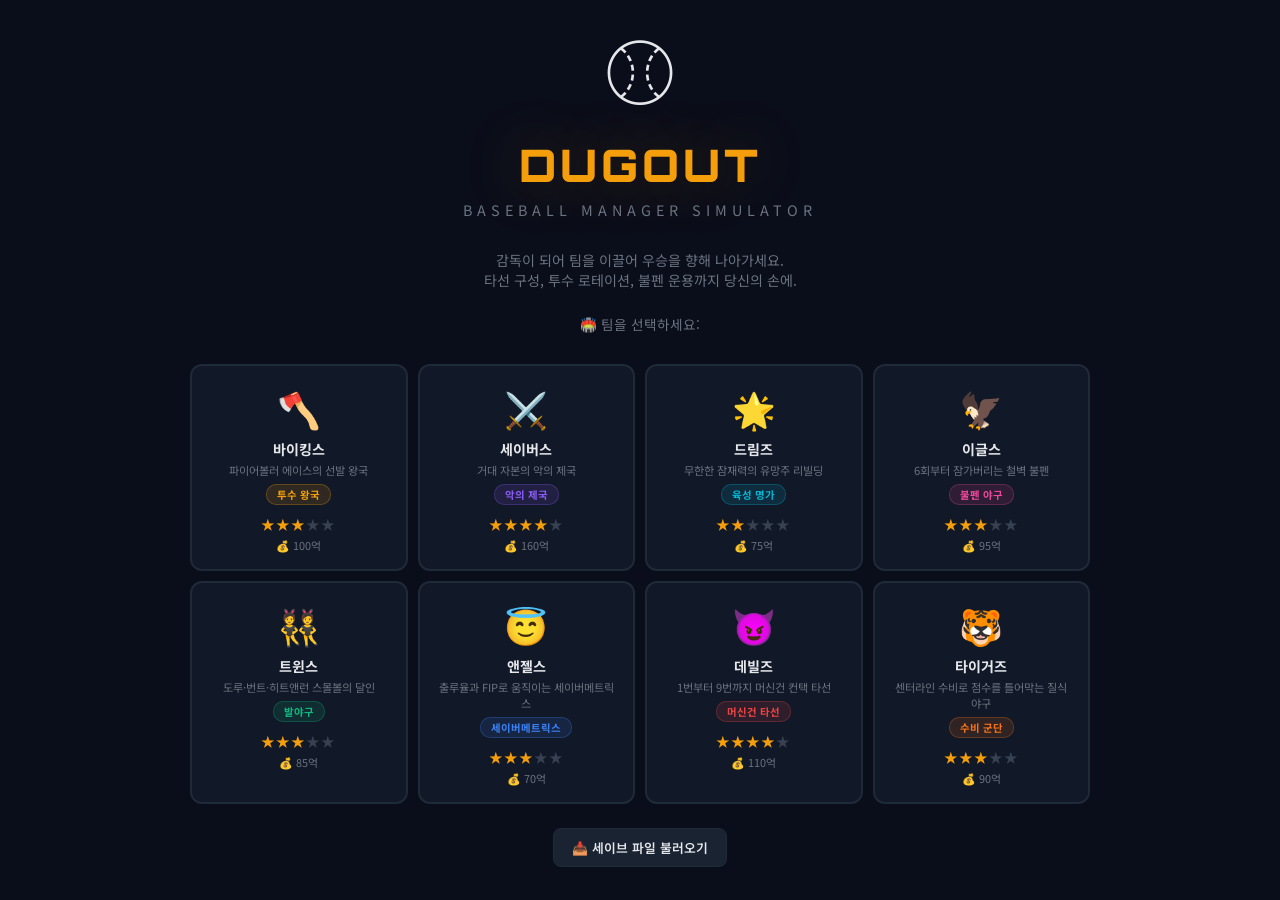
==== commit cc9e7d49: "매치 엔진/부상 시스템 전면 개선 + 리더보드 규정타석 적용" ====
--- a/pages/index.html
+++ b/pages/index.html
@@ -342,12 +342,25 @@
 
 <!-- Scripts: 의존성 순서대로 로드 -->
 <script src="js/constants.js"></script>
-<script src="js/helpers.js"></script>
-<script src="js/players.js"></script>
-<script src="js/state.js"></script>
+<script src="js/utils/utils-core.js"></script>
+<script src="js/utils/utils-stats.js"></script>
+<script src="js/utils/utils-scout.js"></script>
+<script src="js/utils/utils-economy.js"></script>
+<script src="js/utils/negotiation.js"></script>
+<script src="js/players/player-core.js"></script>
+<script src="js/players/player-stats.js"></script>
+<script src="js/players/player-factory.js"></script>
+<script src="js/players/player-pools.js"></script>
+<script src="js/state/state-core.js"></script>
+<script src="js/state/state-save.js"></script>
+<script src="js/state/state-init.js"></script>
+<script src="js/state/state-validation.js"></script>
 <script src="js/ui.js"></script>
 <script src="js/dashboard.js"></script>
-<script src="js/roster.js"></script>
+<script src="js/roster/roster-logic.js"></script>
+<script src="js/roster/roster-field.js"></script>
+<script src="js/roster/roster-active.js"></script>
+<script src="js/roster/roster-reserve.js"></script>
 <script src="js/match/match-state.js"></script>
 <script src="js/match/match-engine.js"></script>
 <script src="js/match/match-ui.js"></script>
@@ -356,17 +369,30 @@
 <script src="js/training.js"></script>
 <script src="js/facility.js"></script>
 <script src="js/market.js"></script>
-<script src="js/trade.js"></script>
+<script src="js/trade/trade-logic.js"></script>
+<script src="js/trade/trade-ui.js"></script>
+<script src="js/trade/trade.js"></script>
 <script src="js/standings.js"></script>
 <script src="js/analysis/analysis-batters.js"></script>
 <script src="js/analysis/analysis-pitchers.js"></script>
 <script src="js/analysis/analysis-scout.js"></script>
 <script src="js/analysis/analysis-contracts.js"></script>
 <script src="js/analysis/analysis.js"></script>
-<script src="js/season.js"></script>
-<script src="js/season-flow.js"></script>
-<script src="js/invest.js"></script>
-<script src="js/draft.js"></script>
+<script src="js/season/season-finance.js"></script>
+<script src="js/season/season-core.js"></script>
+<script src="js/season/season-postseason.js"></script>
+<script src="js/season/season-awards.js"></script>
+<script src="js/season/season-flow.js"></script>
+<script src="js/invest/invest-finance.js"></script>
+<script src="js/invest/invest-infra.js"></script>
+<script src="js/invest/invest-scout.js"></script>
+<script src="js/invest/invest-players.js"></script>
+<script src="js/invest/invest.js"></script>
+<script src="js/draft/draft-logic.js"></script>
+<script src="js/draft/draft-preview.js"></script>
+<script src="js/draft/draft-live.js"></script>
+<script src="js/draft/draft-result.js"></script>
+<script src="js/draft/draft.js"></script>
 <script src="js/title.js"></script>
 </body>
 </html>
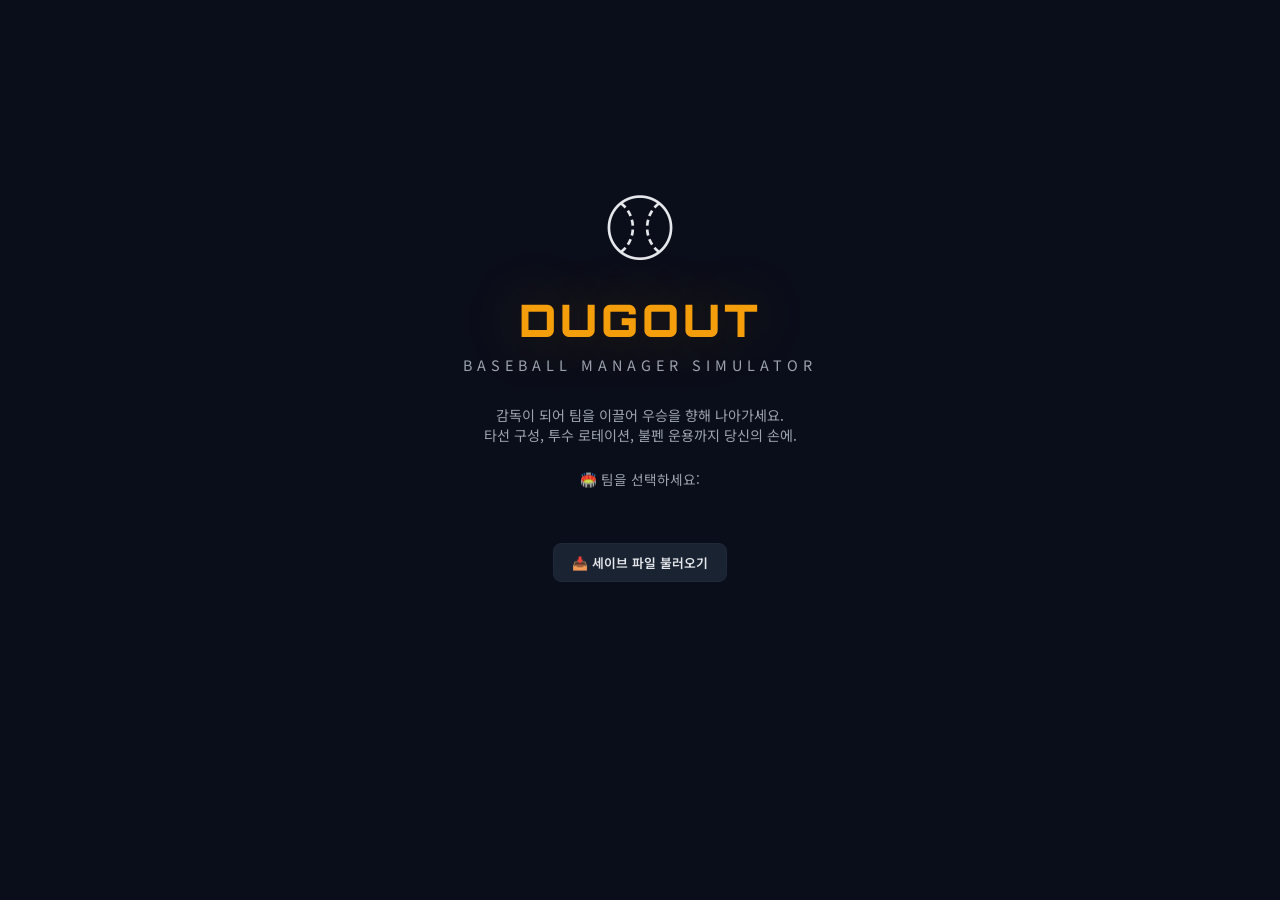
==== commit 7a9cc43b: "style: 접근성·판독성 개선 (포커스·모션·키보드·대비·테이블 스크롤) - 전역 :focus-visible 아웃라인 및 prefers-reduced-motion 대응 추가 - " ====
--- a/pages/index.html
+++ b/pages/index.html
@@ -300,8 +300,10 @@
 <div id="standingsScreen" class="screen">
   <div class="card">
     <div class="card-title">▸ 리그 순위</div>
+    <div style="overflow-x:auto;">
     <table class="data-table"><thead><tr><th>#</th><th>팀</th><th>승률</th><th>게임차</th><th>승</th><th>패</th><th>경기</th><th>연속</th><th>타율</th><th>평균자책</th><th>최근 5</th></tr></thead>
     <tbody id="standingsBody"></tbody></table>
+    </div>
   </div>
   <div class="dash-row" style="margin-top:14px;">
     <div class="card"><div class="card-title">🏅 리그 타자 리더</div><div id="leagueBatLeaders"></div></div>
@@ -342,25 +344,12 @@
 
 <!-- Scripts: 의존성 순서대로 로드 -->
 <script src="js/constants.js"></script>
-<script src="js/utils/utils-core.js"></script>
-<script src="js/utils/utils-stats.js"></script>
-<script src="js/utils/utils-scout.js"></script>
-<script src="js/utils/utils-economy.js"></script>
-<script src="js/utils/negotiation.js"></script>
-<script src="js/players/player-core.js"></script>
-<script src="js/players/player-stats.js"></script>
-<script src="js/players/player-factory.js"></script>
-<script src="js/players/player-pools.js"></script>
-<script src="js/state/state-core.js"></script>
-<script src="js/state/state-save.js"></script>
-<script src="js/state/state-init.js"></script>
-<script src="js/state/state-validation.js"></script>
+<script src="js/helpers.js"></script>
+<script src="js/players.js"></script>
+<script src="js/state.js"></script>
 <script src="js/ui.js"></script>
 <script src="js/dashboard.js"></script>
-<script src="js/roster/roster-logic.js"></script>
-<script src="js/roster/roster-field.js"></script>
-<script src="js/roster/roster-active.js"></script>
-<script src="js/roster/roster-reserve.js"></script>
+<script src="js/roster.js"></script>
 <script src="js/match/match-state.js"></script>
 <script src="js/match/match-engine.js"></script>
 <script src="js/match/match-ui.js"></script>
@@ -369,30 +358,17 @@
 <script src="js/training.js"></script>
 <script src="js/facility.js"></script>
 <script src="js/market.js"></script>
-<script src="js/trade/trade-logic.js"></script>
-<script src="js/trade/trade-ui.js"></script>
-<script src="js/trade/trade.js"></script>
+<script src="js/trade.js"></script>
 <script src="js/standings.js"></script>
 <script src="js/analysis/analysis-batters.js"></script>
 <script src="js/analysis/analysis-pitchers.js"></script>
 <script src="js/analysis/analysis-scout.js"></script>
 <script src="js/analysis/analysis-contracts.js"></script>
 <script src="js/analysis/analysis.js"></script>
-<script src="js/season/season-finance.js"></script>
-<script src="js/season/season-core.js"></script>
-<script src="js/season/season-postseason.js"></script>
-<script src="js/season/season-awards.js"></script>
-<script src="js/season/season-flow.js"></script>
-<script src="js/invest/invest-finance.js"></script>
-<script src="js/invest/invest-infra.js"></script>
-<script src="js/invest/invest-scout.js"></script>
-<script src="js/invest/invest-players.js"></script>
-<script src="js/invest/invest.js"></script>
-<script src="js/draft/draft-logic.js"></script>
-<script src="js/draft/draft-preview.js"></script>
-<script src="js/draft/draft-live.js"></script>
-<script src="js/draft/draft-result.js"></script>
-<script src="js/draft/draft.js"></script>
+<script src="js/season.js"></script>
+<script src="js/season-flow.js"></script>
+<script src="js/invest.js"></script>
+<script src="js/draft.js"></script>
 <script src="js/title.js"></script>
 </body>
 </html>
--- a/pages/style.css
+++ b/pages/style.css
@@ -10,13 +10,22 @@
   --accent3: #ef4444;
   --accent4: #3b82f6;
   --text: #e5e7eb;
-  --text-dim: #6b7280;
+  --text-dim: #9ca3af;   /* 본문/라벨용 — bg-card 위 ≈5.9:1 (WCAG AA 통과) */
+  --text-decor: #6b7280; /* 순수 장식(구분선/빈 별) 전용 — 텍스트에는 사용 금지 */
   --text-bright: #ffffff;
   --border: #1f2937;
 }
 
 * { margin:0; padding:0; box-sizing:border-box; }
 body { background:var(--bg-dark); color:var(--text); font-family:'Noto Sans KR',sans-serif; min-height:100vh; overflow-x:hidden; }
+
+/* ── 접근성: 키보드 포커스 표시 + 모션 축소 ── */
+:focus-visible { outline:2px solid var(--accent); outline-offset:2px; border-radius:4px; }
+@media (prefers-reduced-motion: reduce){
+  *,*::before,*::after{ animation-duration:.001ms!important; animation-iteration-count:1!important; transition-duration:.001ms!important; scroll-behavior:auto!important; }
+}
+/* 좁은 화면에서 넓은 대시보드 테이블 가로 스크롤 (열 잘림 방지) */
+#dashLineup, #dashPitching { overflow-x:auto; }
 
 .header {
   background:linear-gradient(135deg,#0f172a 0%,#1e1b4b 100%);
